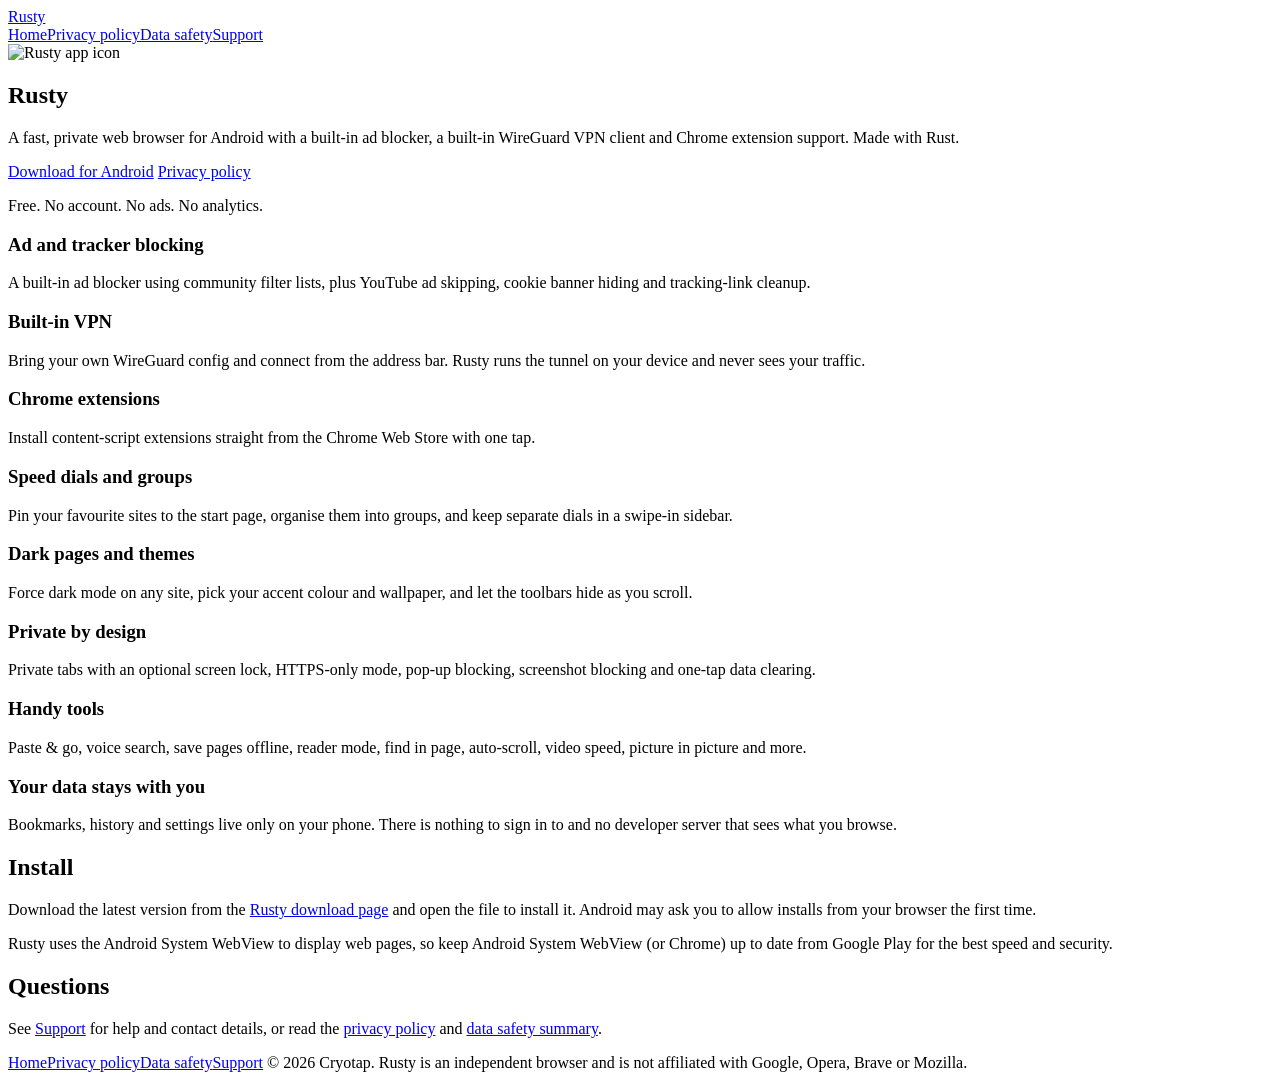
==== index.html @ b17cfc11 "Add files via upload" ====
<!doctype html>
<html lang="en">
<head>
<meta charset="utf-8">
<meta name="viewport" content="width=device-width,initial-scale=1">
<title>Rusty browser for Android</title>
<meta name="description" content="Rusty is a fast, private Android browser with a built-in ad blocker, a built-in VPN client and Chrome extension support.">
<link rel="icon" href="assets/favicon.png">
<link rel="apple-touch-icon" href="assets/icon-192.png">
<link rel="stylesheet" href="assets/style.css">
</head>
<body>
<header class="nav"><div class="nav-in">
<a class="brand" href="index.html"><img src="assets/icon-192.png" alt="">Rusty</a>
<nav><a href="index.html" aria-current=page>Home</a><a href="privacy.html">Privacy policy</a><a href="data-safety.html">Data safety</a><a href="support.html">Support</a></nav>
</div></header>
<main>

<section class="hero">
<img class="icon" src="assets/icon-512.png" alt="Rusty app icon">
<h1>Rusty</h1>
<p class="lead">A fast, private web browser for Android with a built-in ad blocker, a built-in WireGuard VPN client and Chrome extension support. Made with Rust.</p>
<div class="btns">
<a class="btn" href="https://cryotap.github.io/Cryoapps/">Download for Android</a>
<a class="btn alt" href="privacy.html">Privacy policy</a>
</div>
<p class="note">Free. No account. No ads. No analytics.</p>
</section>

<section class="grid">
<div class="card"><h3>Ad and tracker blocking</h3><p>A built-in ad blocker using community filter lists, plus YouTube ad skipping, cookie banner hiding and tracking-link cleanup.</p></div>
<div class="card"><h3>Built-in VPN</h3><p>Bring your own WireGuard config and connect from the address bar. Rusty runs the tunnel on your device and never sees your traffic.</p></div>
<div class="card"><h3>Chrome extensions</h3><p>Install content-script extensions straight from the Chrome Web Store with one tap.</p></div>
<div class="card"><h3>Speed dials and groups</h3><p>Pin your favourite sites to the start page, organise them into groups, and keep separate dials in a swipe-in sidebar.</p></div>
<div class="card"><h3>Dark pages and themes</h3><p>Force dark mode on any site, pick your accent colour and wallpaper, and let the toolbars hide as you scroll.</p></div>
<div class="card"><h3>Private by design</h3><p>Private tabs with an optional screen lock, HTTPS-only mode, pop-up blocking, screenshot blocking and one-tap data clearing.</p></div>
<div class="card"><h3>Handy tools</h3><p>Paste &amp; go, voice search, save pages offline, reader mode, find in page, auto-scroll, video speed, picture in picture and more.</p></div>
<div class="card"><h3>Your data stays with you</h3><p>Bookmarks, history and settings live only on your phone. There is nothing to sign in to and no developer server that sees what you browse.</p></div>
</section>

<section>
<h2>Install</h2>
<p>Download the latest version from the <a href="https://cryotap.github.io/Cryoapps/">Rusty download page</a> and open the file to install it. Android may ask you to allow installs from your browser the first time.</p>
<p class="sub">Rusty uses the Android System WebView to display web pages, so keep Android System WebView (or Chrome) up to date from Google Play for the best speed and security.</p>
</section>

<section>
<h2>Questions</h2>
<p>See <a href="support.html">Support</a> for help and contact details, or read the <a href="privacy.html">privacy policy</a> and <a href="data-safety.html">data safety summary</a>.</p>
</section>

</main>
<footer><div class="foot-in">
<a href="index.html">Home</a><a href="privacy.html">Privacy policy</a><a href="data-safety.html">Data safety</a><a href="support.html">Support</a>
<span>&copy; 2026 Cryotap. Rusty is an independent browser and is not affiliated with Google, Opera, Brave or Mozilla.</span>
</div></footer>
</body>
</html>
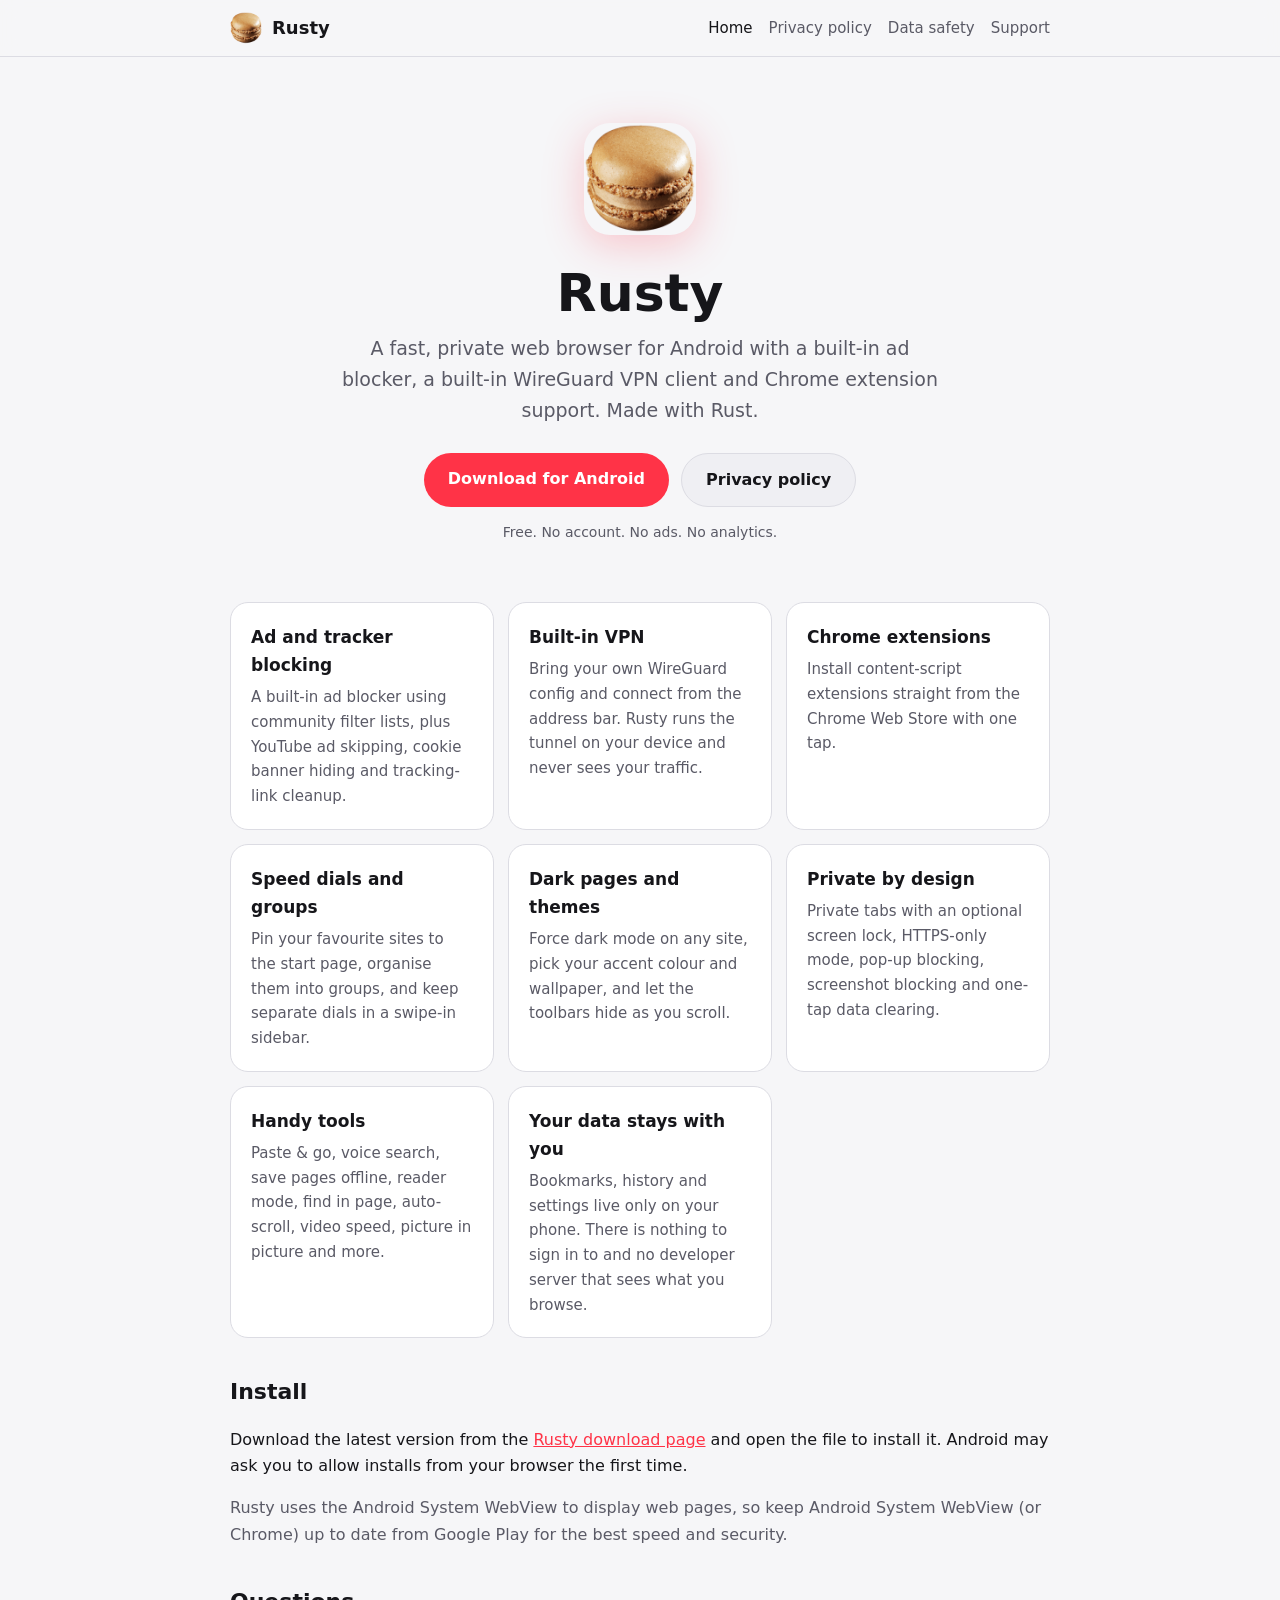
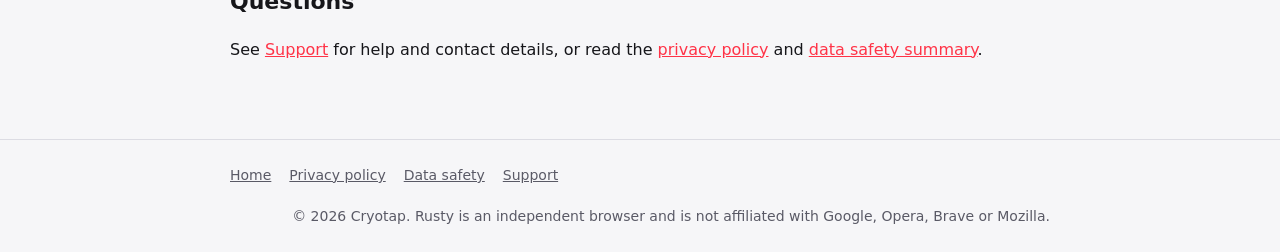
==== commit d14d91d9: "Update download link for Android APK" ====
--- a/index.html
+++ b/index.html
@@ -21,7 +21,7 @@
 <h1>Rusty</h1>
 <p class="lead">A fast, private web browser for Android with a built-in ad blocker, a built-in WireGuard VPN client and Chrome extension support. Made with Rust.</p>
 <div class="btns">
-<a class="btn" href="https://cryotap.github.io/Cryoapps/">Download for Android</a>
+<a class="btn" href="https://github.com/Cryotap/Cryoapps/releases/download/V0.1/Rusty.apk">Download for Android</a>
 <a class="btn alt" href="privacy.html">Privacy policy</a>
 </div>
 <p class="note">Free. No account. No ads. No analytics.</p>
--- a/assets/style.css
+++ b/assets/style.css
@@ -0,0 +1,42 @@
+:root{--bg:#0f0f12;--card:#17171c;--card2:#1f1f26;--text:#f2f2f5;--sub:#a3a3ae;--accent:#ff3347;--line:#2a2a33;--maxw:860px}
+@media (prefers-color-scheme:light){:root{--bg:#f6f6f8;--card:#fff;--card2:#efeff3;--text:#16161a;--sub:#5a5a66;--line:#dcdce3}}
+*{box-sizing:border-box}
+html{scroll-behavior:smooth}
+body{margin:0;background:var(--bg);color:var(--text);font:16px/1.65 system-ui,-apple-system,"Segoe UI",Roboto,Helvetica,Arial,sans-serif}
+a{color:var(--accent)}
+header.nav{position:sticky;top:0;z-index:5;background:color-mix(in srgb,var(--bg) 88%,transparent);backdrop-filter:blur(10px);border-bottom:1px solid var(--line)}
+.nav-in{max-width:var(--maxw);margin:0 auto;padding:12px 20px;display:flex;align-items:center;gap:18px;flex-wrap:wrap}
+.brand{display:flex;align-items:center;gap:10px;font-weight:700;color:var(--text);text-decoration:none;font-size:18px}
+.brand img{width:32px;height:32px;border-radius:9px}
+.nav-in nav{margin-left:auto;display:flex;gap:16px;flex-wrap:wrap}
+.nav-in nav a{color:var(--sub);text-decoration:none;font-size:15px}
+.nav-in nav a:hover,.nav-in nav a[aria-current]{color:var(--text)}
+main{max-width:var(--maxw);margin:0 auto;padding:36px 20px 60px}
+.hero{text-align:center;padding:30px 0 10px}
+.hero img.icon{width:112px;height:112px;border-radius:26px;box-shadow:0 10px 40px rgba(255,51,71,.25)}
+.hero h1{font-size:clamp(34px,6vw,52px);line-height:1.1;margin:22px 0 10px}
+.hero p.lead{font-size:19px;color:var(--sub);max-width:600px;margin:0 auto}
+.btns{display:flex;gap:12px;justify-content:center;flex-wrap:wrap;margin:26px 0 6px}
+.btn{display:inline-block;padding:13px 24px;border-radius:999px;font-weight:650;text-decoration:none;background:var(--accent);color:#fff}
+.btn.alt{background:var(--card2);color:var(--text);border:1px solid var(--line)}
+.note{color:var(--sub);font-size:14px;text-align:center}
+.grid{display:grid;grid-template-columns:repeat(auto-fill,minmax(250px,1fr));gap:14px;margin:34px 0}
+.card{background:var(--card);border:1px solid var(--line);border-radius:18px;padding:20px}
+.card h3{margin:0 0 6px;font-size:17px}
+.card p{margin:0;color:var(--sub);font-size:15px}
+h1.page{font-size:clamp(28px,5vw,40px);margin:0 0 6px}
+.meta{color:var(--sub);font-size:14px;margin-bottom:28px}
+h2{margin:36px 0 8px;font-size:22px}
+h3{margin:22px 0 6px;font-size:17px}
+p,li{color:var(--text)}
+li{margin:4px 0}
+.sub{color:var(--sub)}
+table{width:100%;border-collapse:collapse;margin:14px 0;font-size:15px}
+th,td{text-align:left;padding:10px 12px;border-bottom:1px solid var(--line);vertical-align:top}
+th{color:var(--sub);font-weight:600;font-size:13px;text-transform:uppercase;letter-spacing:.04em}
+.callout{background:var(--card);border:1px solid var(--line);border-left:4px solid var(--accent);border-radius:12px;padding:14px 18px;margin:18px 0}
+footer{border-top:1px solid var(--line);color:var(--sub);font-size:14px}
+.foot-in{max-width:var(--maxw);margin:0 auto;padding:24px 20px;display:flex;gap:18px;flex-wrap:wrap}
+.foot-in a{color:var(--sub)}
+.foot-in span{margin-left:auto}
+.tablewrap{overflow-x:auto}
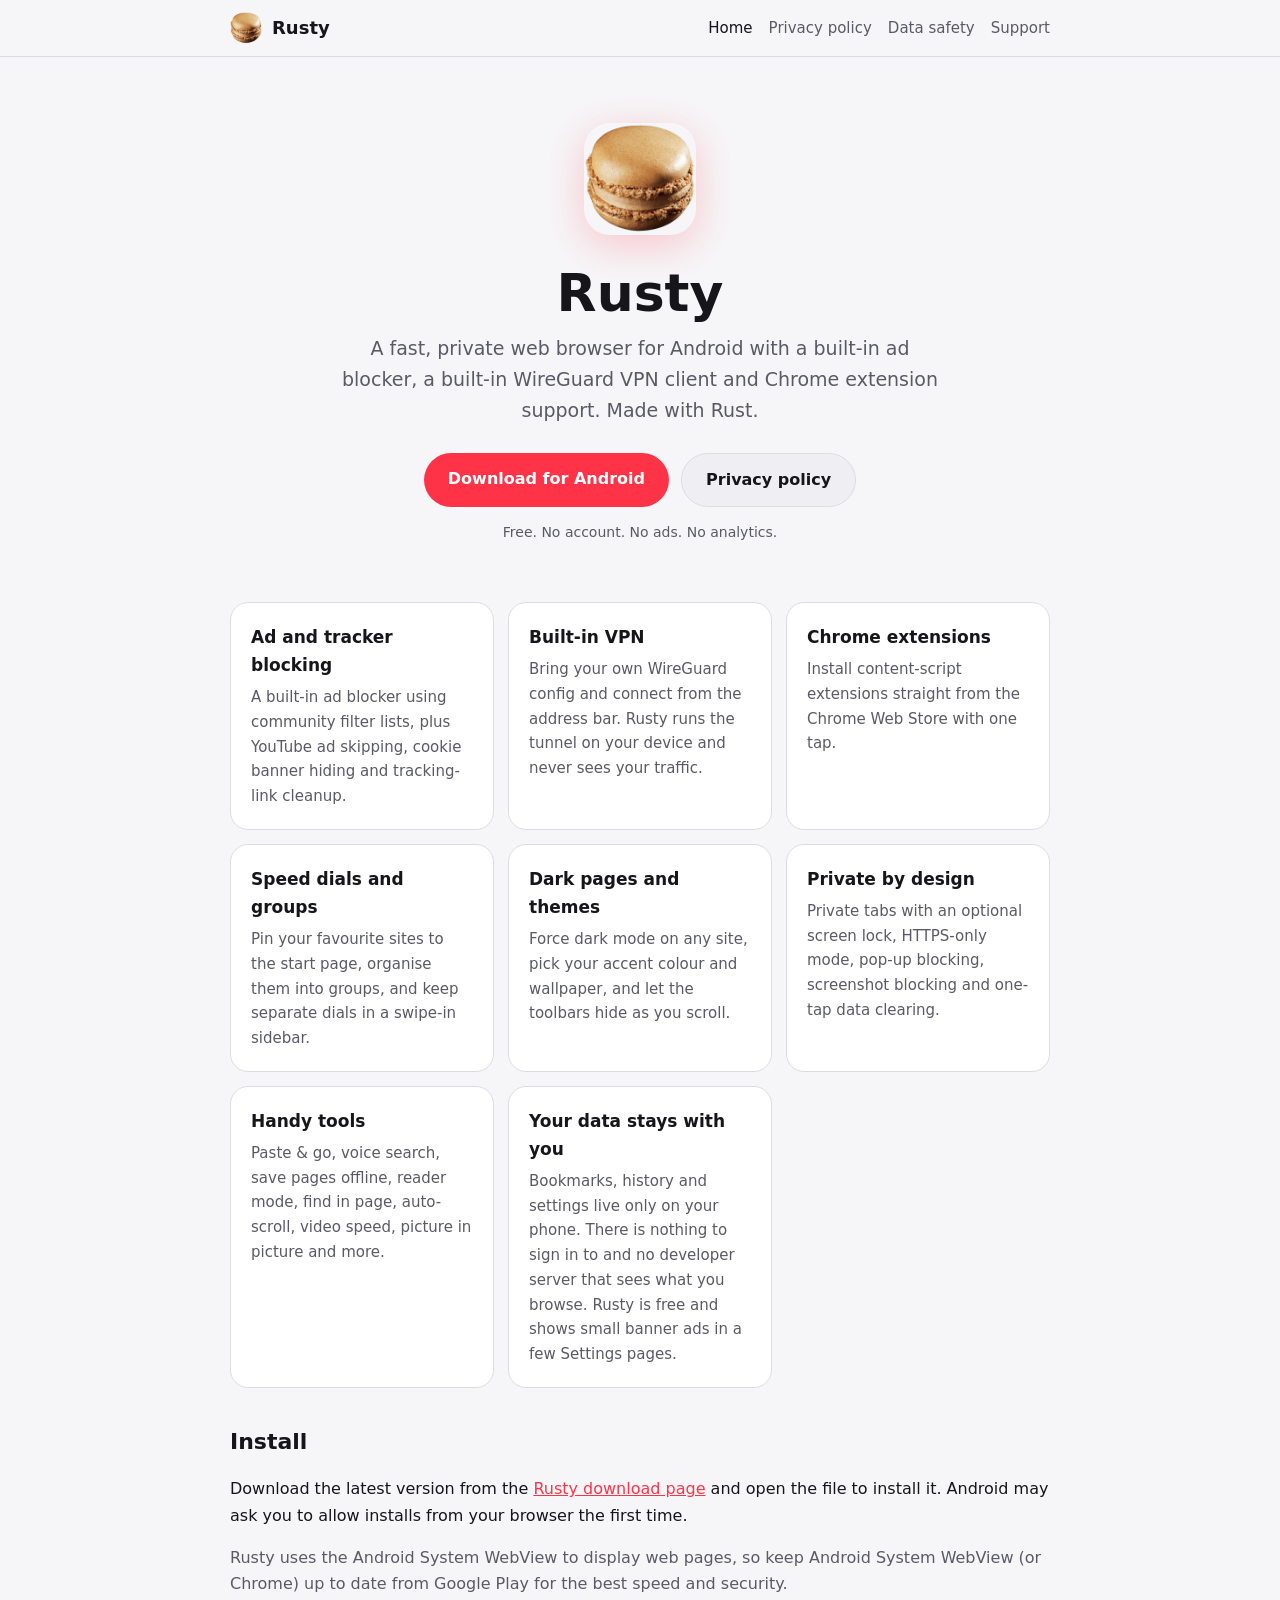
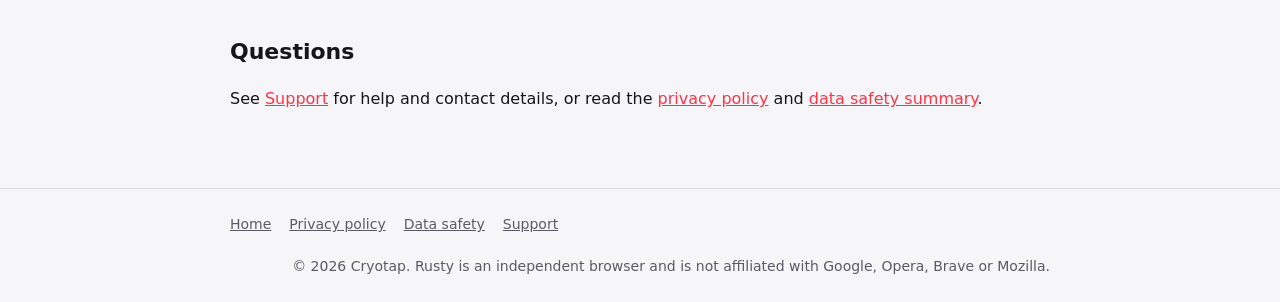
==== commit b0e2366f: "Add files via upload" ====
--- a/index.html
+++ b/index.html
@@ -21,7 +21,7 @@
 <h1>Rusty</h1>
 <p class="lead">A fast, private web browser for Android with a built-in ad blocker, a built-in WireGuard VPN client and Chrome extension support. Made with Rust.</p>
 <div class="btns">
-<a class="btn" href="https://github.com/Cryotap/Cryoapps/releases/download/V0.1/Rusty.apk">Download for Android</a>
+<a class="btn" href="https://cryotap.github.io/Cryoapps/">Download for Android</a>
 <a class="btn alt" href="privacy.html">Privacy policy</a>
 </div>
 <p class="note">Free. No account. No ads. No analytics.</p>
@@ -35,7 +35,7 @@
 <div class="card"><h3>Dark pages and themes</h3><p>Force dark mode on any site, pick your accent colour and wallpaper, and let the toolbars hide as you scroll.</p></div>
 <div class="card"><h3>Private by design</h3><p>Private tabs with an optional screen lock, HTTPS-only mode, pop-up blocking, screenshot blocking and one-tap data clearing.</p></div>
 <div class="card"><h3>Handy tools</h3><p>Paste &amp; go, voice search, save pages offline, reader mode, find in page, auto-scroll, video speed, picture in picture and more.</p></div>
-<div class="card"><h3>Your data stays with you</h3><p>Bookmarks, history and settings live only on your phone. There is nothing to sign in to and no developer server that sees what you browse.</p></div>
+<div class="card"><h3>Your data stays with you</h3><p>Bookmarks, history and settings live only on your phone. There is nothing to sign in to and no developer server that sees what you browse. Rusty is free and shows small banner ads in a few Settings pages.</p></div>
 </section>
 
 <section>
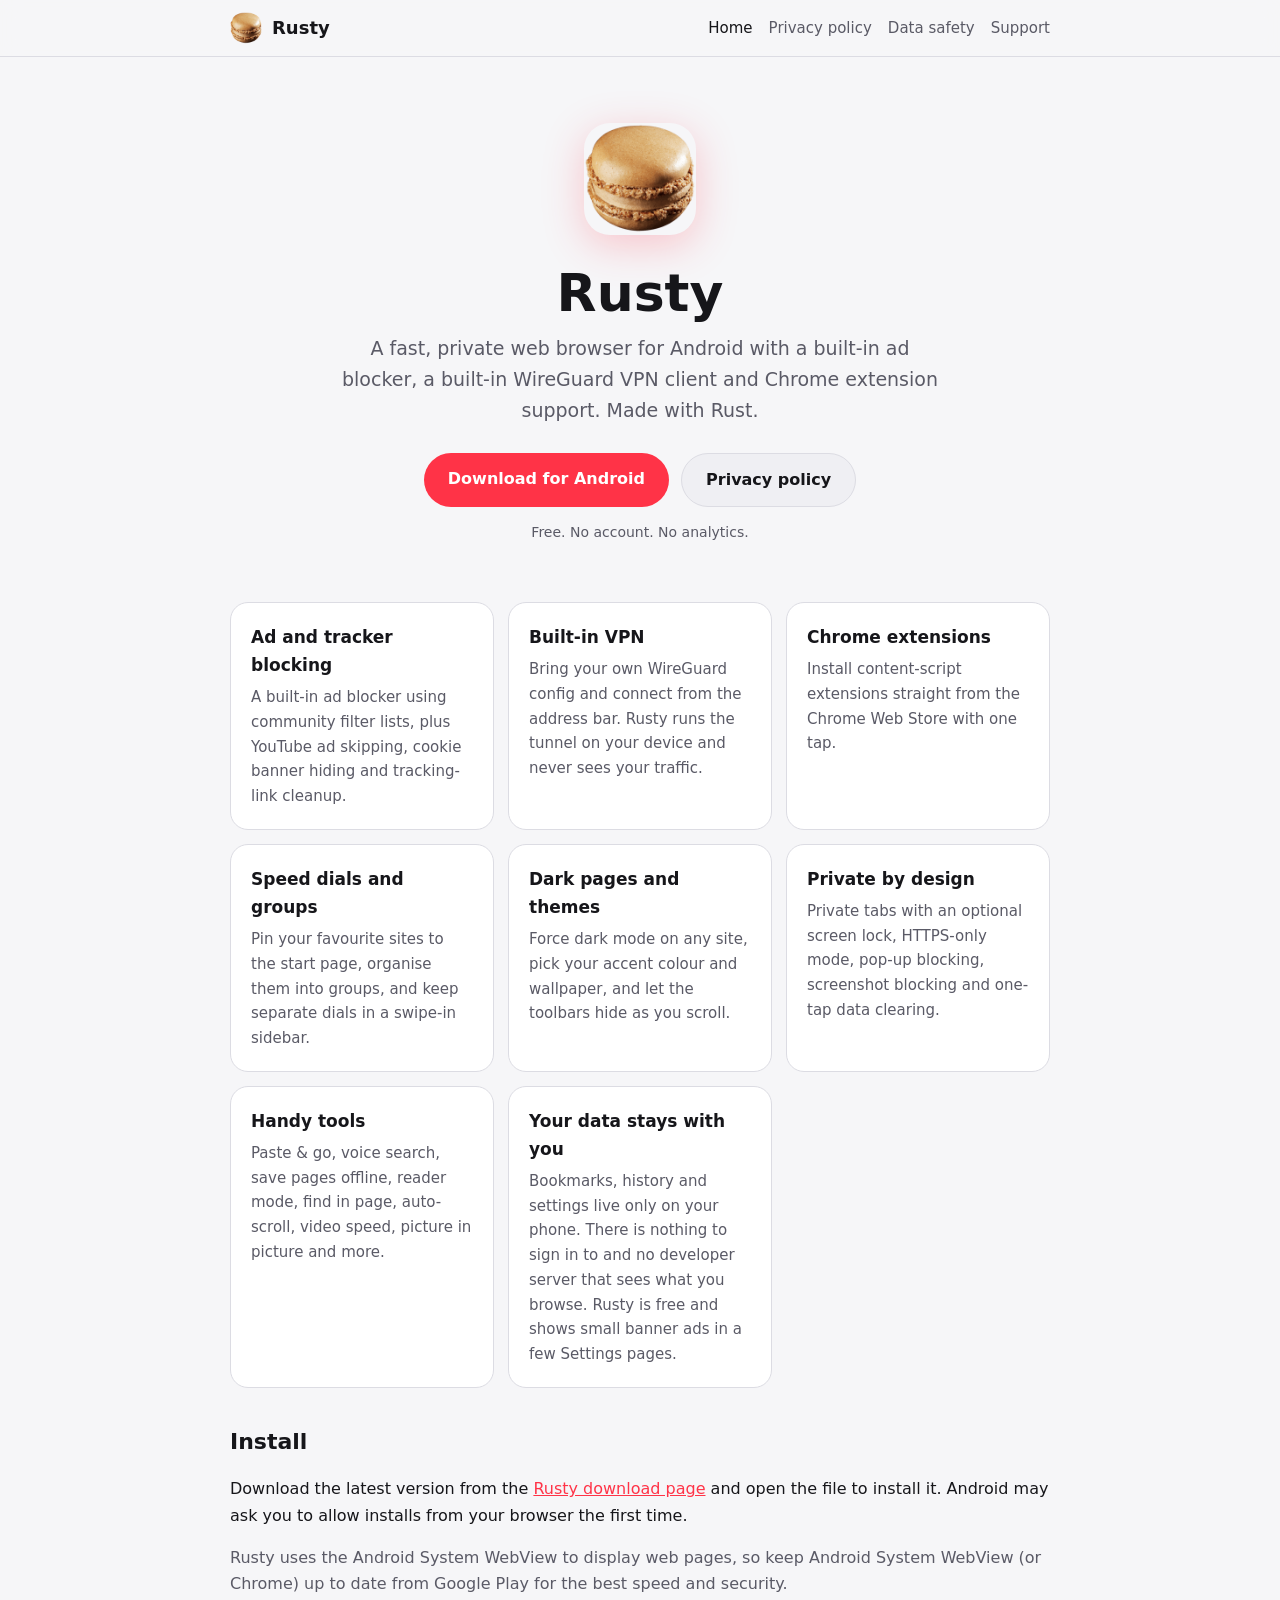
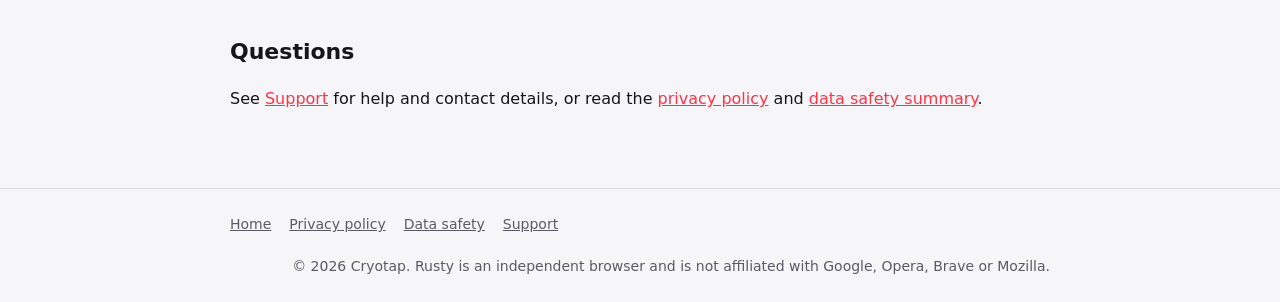
==== commit 6356c5fa: "Update note section in index.html Removed mention of ads from the note section." ====
--- a/index.html
+++ b/index.html
@@ -21,10 +21,10 @@
 <h1>Rusty</h1>
 <p class="lead">A fast, private web browser for Android with a built-in ad blocker, a built-in WireGuard VPN client and Chrome extension support. Made with Rust.</p>
 <div class="btns">
-<a class="btn" href="https://cryotap.github.io/Cryoapps/">Download for Android</a>
+<a class="btn" href="https://github.com/Cryotap/Cryoapps/releases/download/V0.3/Rusty.apk">Download for Android</a>
 <a class="btn alt" href="privacy.html">Privacy policy</a>
 </div>
-<p class="note">Free. No account. No ads. No analytics.</p>
+<p class="note">Free. No account. No analytics.</p>
 </section>
 
 <section class="grid">
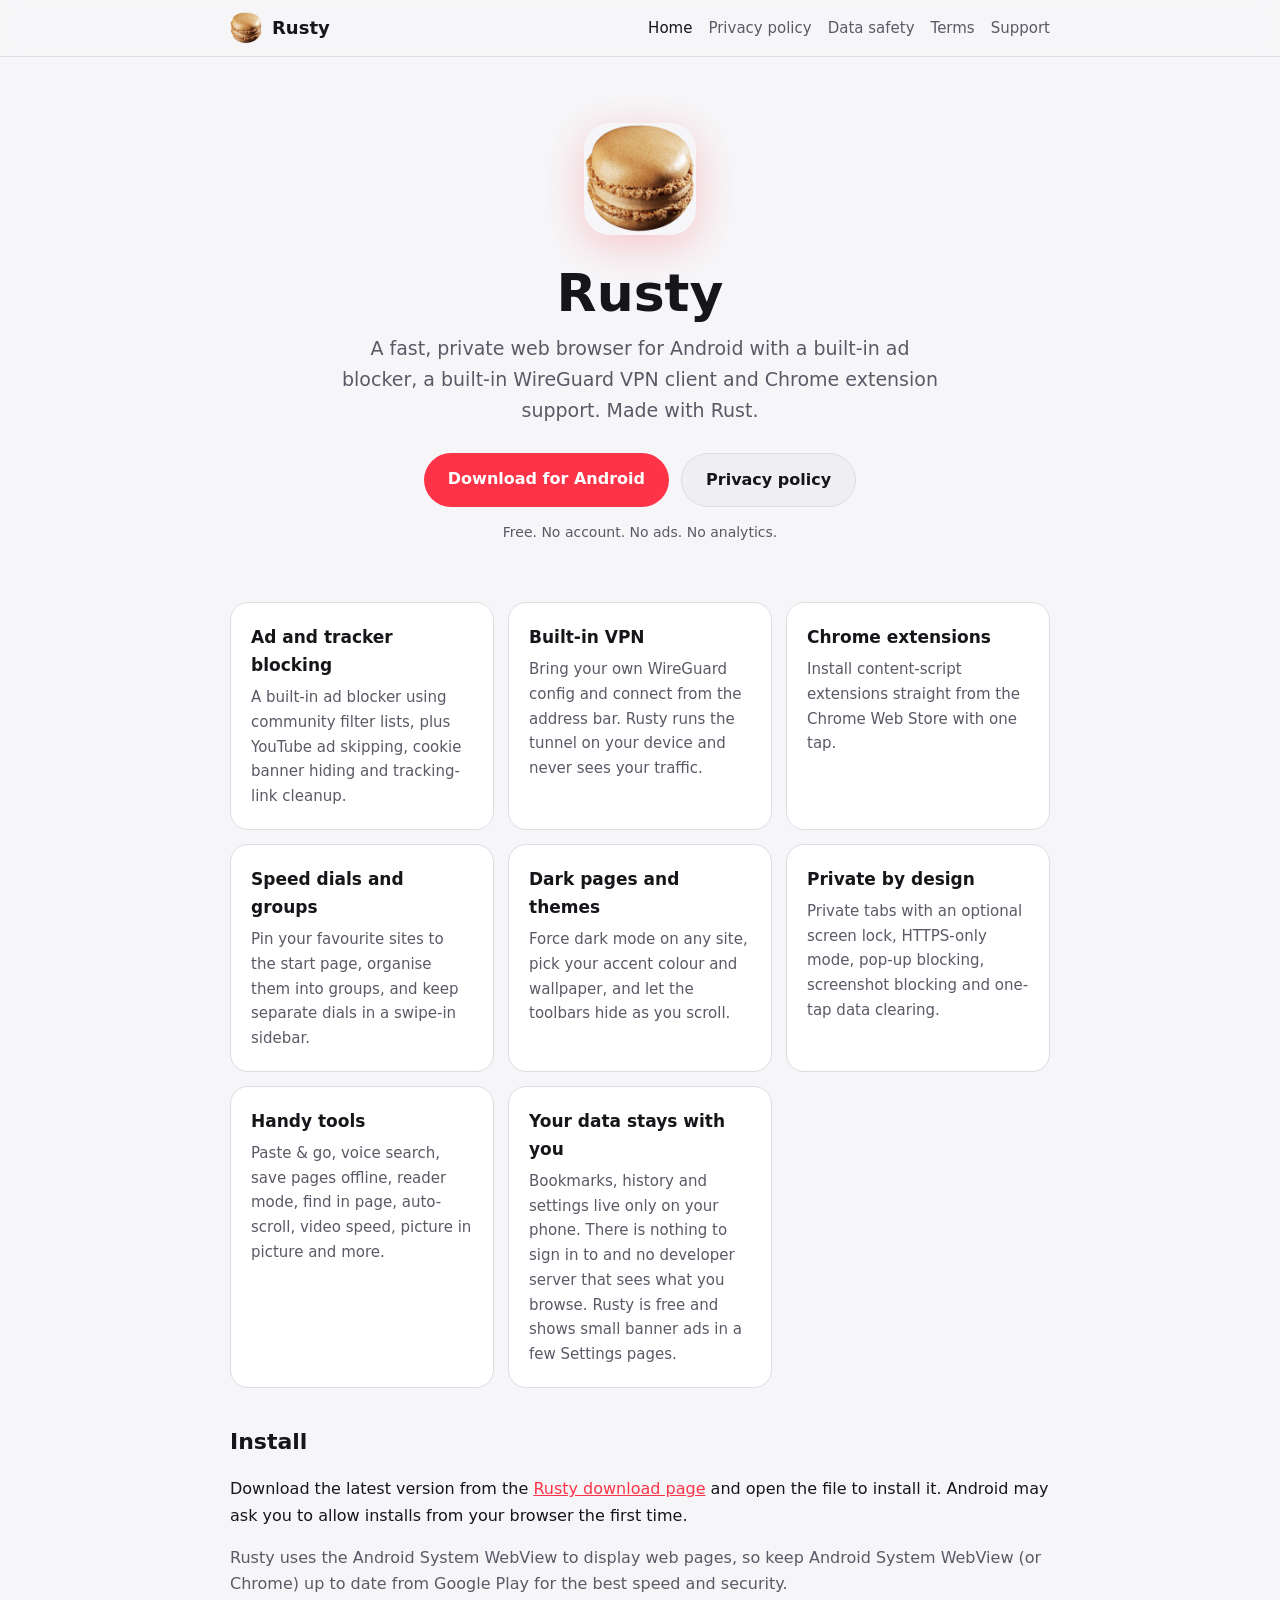
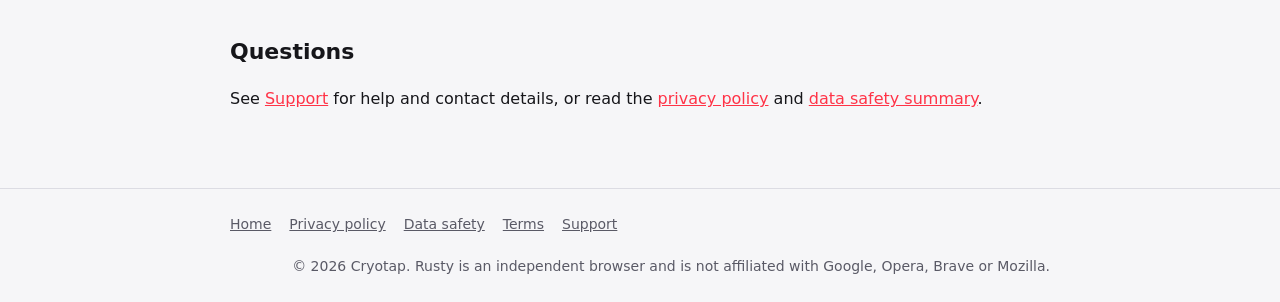
==== commit 3d05b15c: "Add files via upload" ====
--- a/index.html
+++ b/index.html
@@ -12,7 +12,7 @@
 <body>
 <header class="nav"><div class="nav-in">
 <a class="brand" href="index.html"><img src="assets/icon-192.png" alt="">Rusty</a>
-<nav><a href="index.html" aria-current=page>Home</a><a href="privacy.html">Privacy policy</a><a href="data-safety.html">Data safety</a><a href="support.html">Support</a></nav>
+<nav><a href="index.html" aria-current=page>Home</a><a href="privacy.html">Privacy policy</a><a href="data-safety.html">Data safety</a><a href="terms.html">Terms</a><a href="support.html">Support</a></nav>
 </div></header>
 <main>
 
@@ -21,10 +21,10 @@
 <h1>Rusty</h1>
 <p class="lead">A fast, private web browser for Android with a built-in ad blocker, a built-in WireGuard VPN client and Chrome extension support. Made with Rust.</p>
 <div class="btns">
-<a class="btn" href="https://github.com/Cryotap/Cryoapps/releases/download/V0.3/Rusty.apk">Download for Android</a>
+<a class="btn" href="https://cryotap.github.io/Cryoapps/">Download for Android</a>
 <a class="btn alt" href="privacy.html">Privacy policy</a>
 </div>
-<p class="note">Free. No account. No analytics.</p>
+<p class="note">Free. No account. No ads. No analytics.</p>
 </section>
 
 <section class="grid">
@@ -51,7 +51,7 @@
 
 </main>
 <footer><div class="foot-in">
-<a href="index.html">Home</a><a href="privacy.html">Privacy policy</a><a href="data-safety.html">Data safety</a><a href="support.html">Support</a>
+<a href="index.html">Home</a><a href="privacy.html">Privacy policy</a><a href="data-safety.html">Data safety</a><a href="terms.html">Terms</a><a href="support.html">Support</a>
 <span>&copy; 2026 Cryotap. Rusty is an independent browser and is not affiliated with Google, Opera, Brave or Mozilla.</span>
 </div></footer>
 </body>
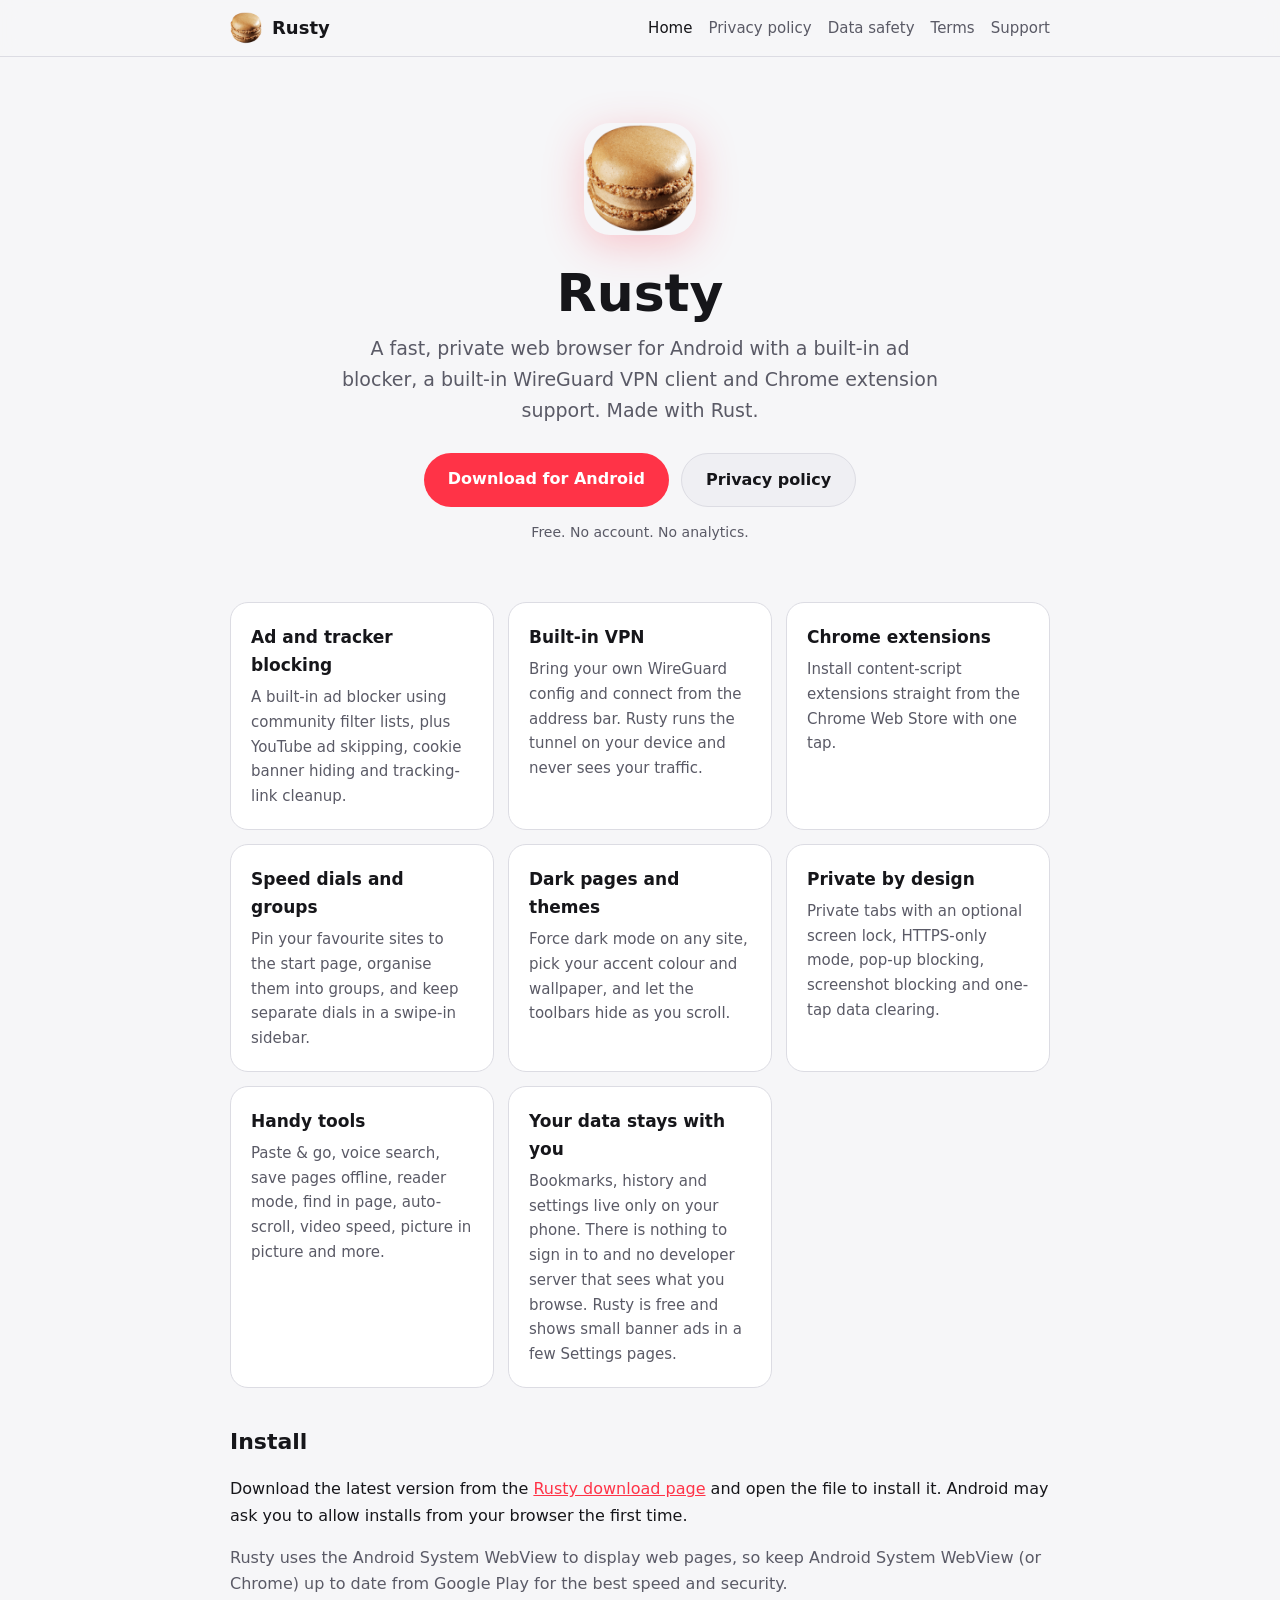
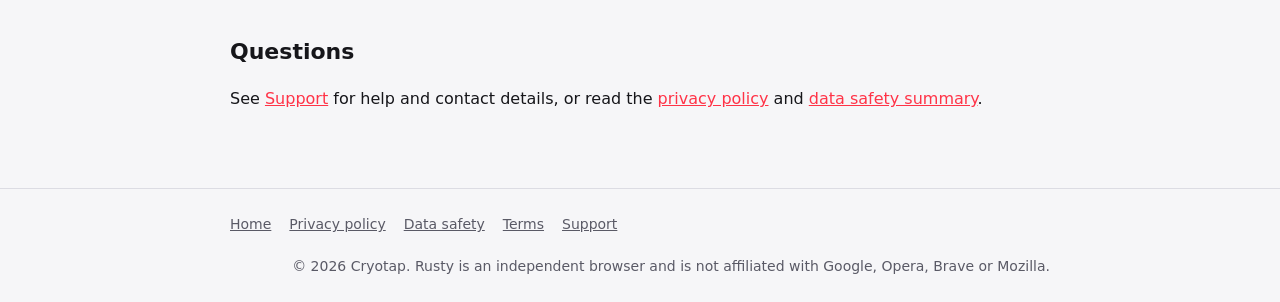
==== commit 6180ec68: "Remove 'No ads' from note in index.html" ====
--- a/index.html
+++ b/index.html
@@ -24,7 +24,7 @@
 <a class="btn" href="https://cryotap.github.io/Cryoapps/">Download for Android</a>
 <a class="btn alt" href="privacy.html">Privacy policy</a>
 </div>
-<p class="note">Free. No account. No ads. No analytics.</p>
+<p class="note">Free. No account. No analytics.</p>
 </section>
 
 <section class="grid">
